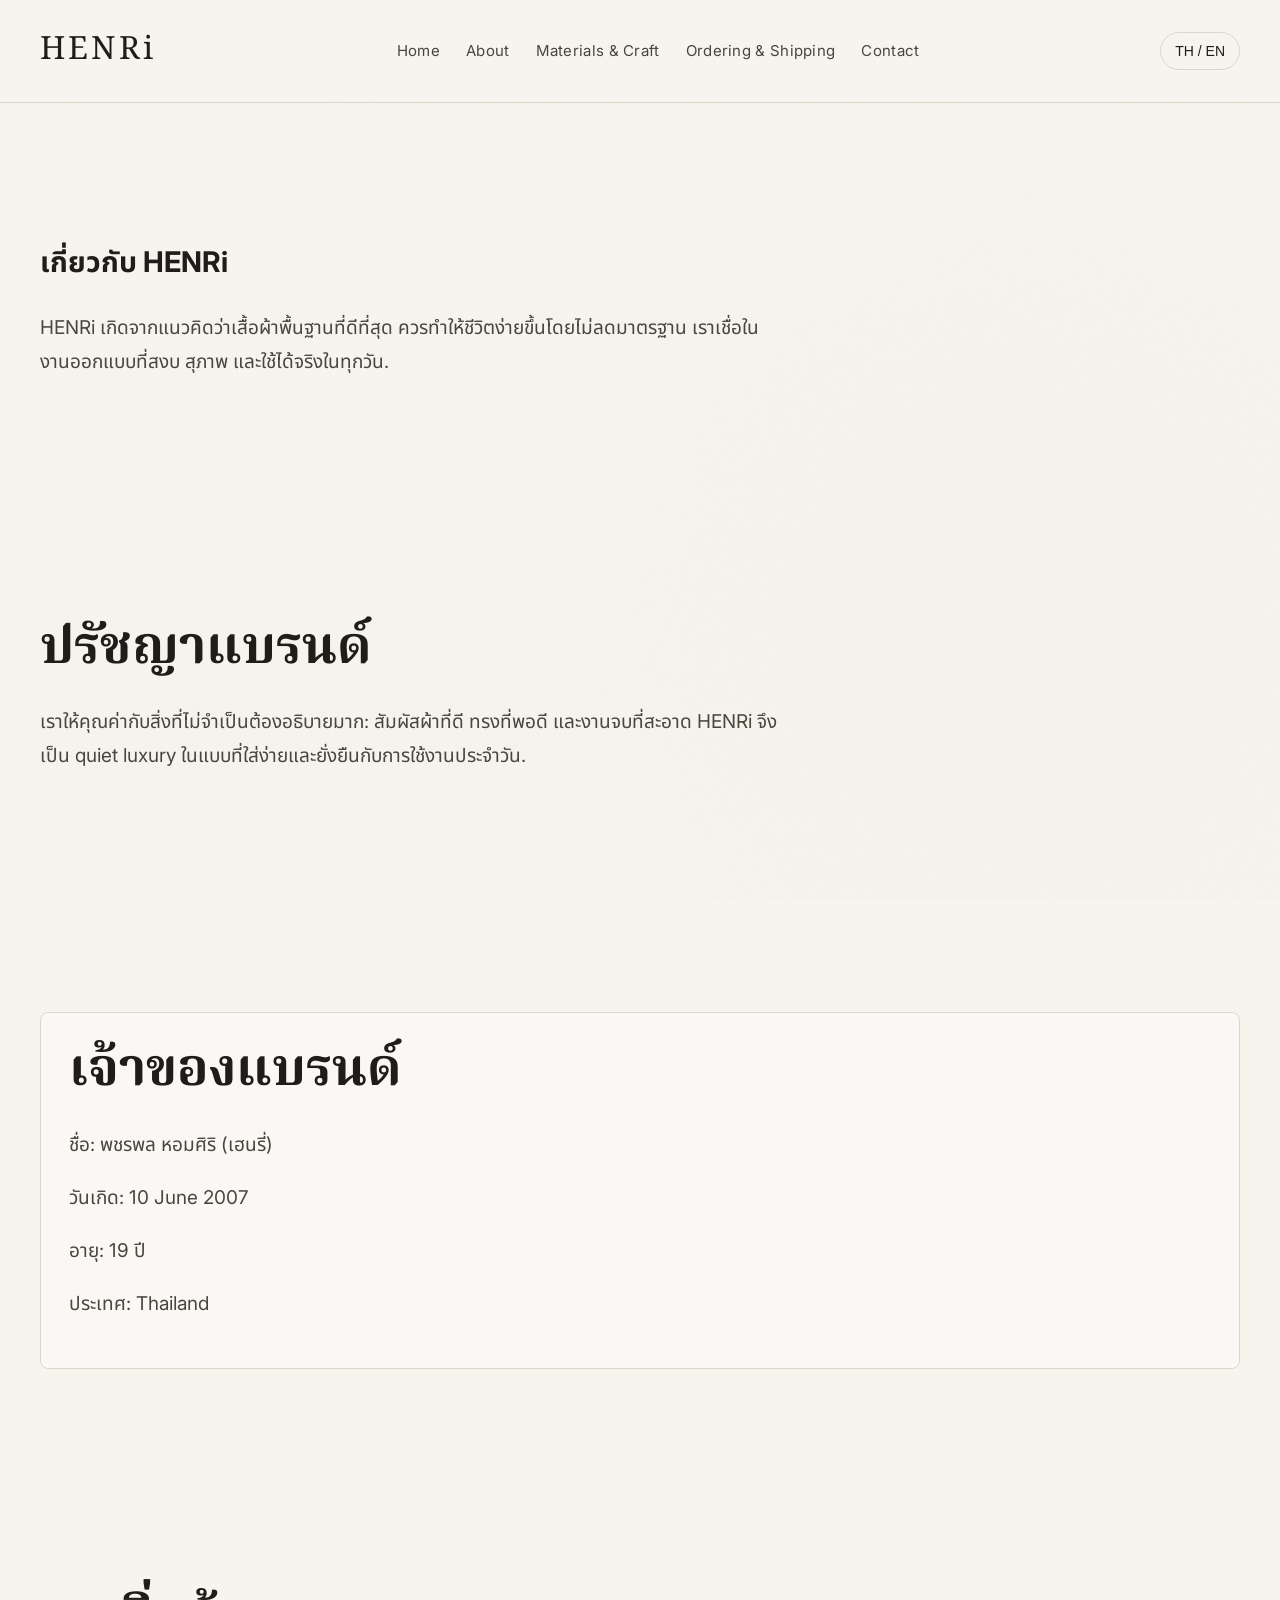
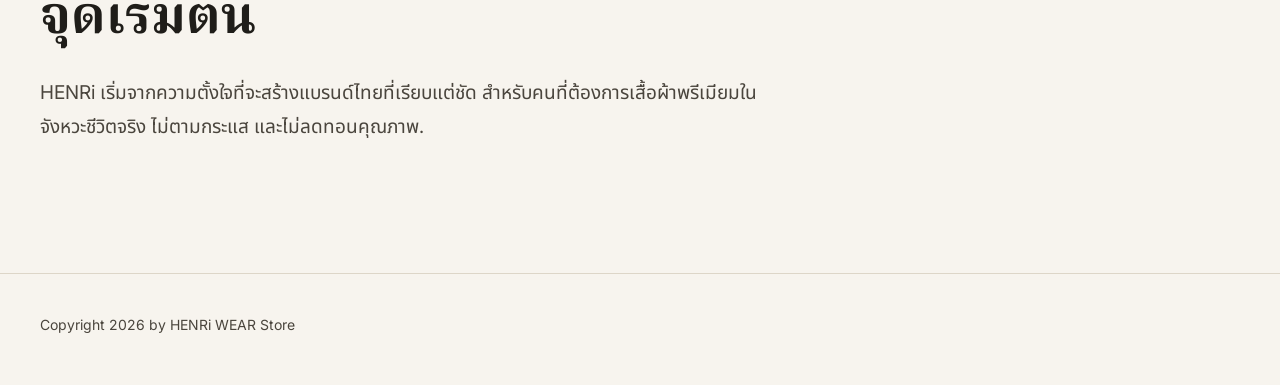
==== about.html @ a60e7b9a "Create premium bilingual HENRi website pages and refined styling" ====
<!doctype html>
<html lang="th" class="lang-th">
<head>
  <meta charset="UTF-8" />
  <meta name="viewport" content="width=device-width, initial-scale=1.0" />
  <title>About — HENRi</title>
  <link rel="stylesheet" href="styles.css" />
</head>
<body>
  <div class="texture"></div>
  <header>
    <div class="container topbar">
      <div class="brand">HENRi</div>
      <nav>
        <a href="index.html">Home</a><a href="about.html">About</a><a href="materials.html">Materials & Craft</a><a href="ordering.html">Ordering & Shipping</a><a href="contact.html">Contact</a>
      </nav>
      <button class="lang-toggle" type="button">TH / EN</button>
    </div>
  </header>

  <main>
    <section>
      <div class="container">
        <h1 data-lang="th">เกี่ยวกับ HENRi</h1>
        <h1 data-lang="en">About HENRi</h1>
        <p data-lang="th">HENRi เกิดจากแนวคิดว่าเสื้อผ้าพื้นฐานที่ดีที่สุด ควรทำให้ชีวิตง่ายขึ้นโดยไม่ลดมาตรฐาน เราเชื่อในงานออกแบบที่สงบ สุภาพ และใช้ได้จริงในทุกวัน.</p>
        <p data-lang="en">HENRi was built around a simple belief: everyday essentials should make life easier without lowering standards. We design with calm intent, modern clarity, and practical refinement.</p>
      </div>
    </section>

    <section>
      <div class="container">
        <h2 data-lang="th">ปรัชญาแบรนด์</h2>
        <h2 data-lang="en">Brand Philosophy</h2>
        <p data-lang="th">เราให้คุณค่ากับสิ่งที่ไม่จำเป็นต้องอธิบายมาก: สัมผัสผ้าที่ดี ทรงที่พอดี และงานจบที่สะอาด HENRi จึงเป็น quiet luxury ในแบบที่ใส่ง่ายและยั่งยืนกับการใช้งานประจำวัน.</p>
        <p data-lang="en">We value what does not need to be loud: quality touch, correct fit, and disciplined finish. HENRi reflects quiet luxury that remains easy to wear and relevant every day.</p>
      </div>
    </section>

    <section>
      <div class="container card">
        <h2 data-lang="th">เจ้าของแบรนด์</h2>
        <h2 data-lang="en">Owner</h2>
        <p data-lang="th">ชื่อ: พชรพล หอมศิริ (เฮนรี่)</p>
        <p data-lang="en">Name: Patcharapol Homsiri (Henry)</p>
        <p data-lang="th">วันเกิด: 10 June 2007</p>
        <p data-lang="en">Date of Birth: 10 June 2007</p>
        <p data-lang="th">อายุ: <span data-age="th"></span></p>
        <p data-lang="en">Age: <span data-age="en"></span></p>
        <p data-lang="th">ประเทศ: Thailand</p>
        <p data-lang="en">Country: Thailand</p>
      </div>
    </section>

    <section>
      <div class="container">
        <h2 data-lang="th">จุดเริ่มต้น</h2>
        <h2 data-lang="en">Origin & Intent</h2>
        <p data-lang="th">HENRi เริ่มจากความตั้งใจที่จะสร้างแบรนด์ไทยที่เรียบแต่ชัด สำหรับคนที่ต้องการเสื้อผ้าพรีเมียมในจังหวะชีวิตจริง ไม่ตามกระแส และไม่ลดทอนคุณภาพ.</p>
        <p data-lang="en">HENRi began with the intent to build a Thai premium essential brand that stays focused on real use—never trend-driven, always quality-led.</p>
      </div>
    </section>
  </main>

  <footer>
    <div class="container">Copyright 2026 by HENRi WEAR Store</div>
  </footer>
  <script src="script.js"></script>
</body>
</html>
---- styles.css ----
@import url('https://fonts.googleapis.com/css2?family=Inter:wght@300;400;500;600&family=Noto+Sans+Thai:wght@300;400;500;600&family=Noto+Serif+Thai:wght@300;400;500&display=swap');

:root {
  --bg: #f7f4ee;
  --bg-soft: #f1ede5;
  --text: #1f1d19;
  --text-soft: #4a453d;
  --line: #ddd6c8;
  --accent: #332f28;
  --max: 1200px;
}

* { box-sizing: border-box; }

body {
  margin: 0;
  font-family: 'Inter', 'Noto Sans Thai', sans-serif;
  color: var(--text);
  background: var(--bg);
  line-height: 1.8;
  font-size: 19px;
}

.texture {
  position: fixed;
  inset: 0;
  pointer-events: none;
  z-index: -1;
  opacity: 0.09;
  background-image:
    radial-gradient(circle at 20% 25%, rgba(255,255,255,0.9), transparent 38%),
    radial-gradient(circle at 80% 70%, rgba(232,223,207,0.6), transparent 45%),
    url("data:image/svg+xml,%3Csvg xmlns='http://www.w3.org/2000/svg' width='260' height='260' viewBox='0 0 260 260'%3E%3Cfilter id='n'%3E%3CfeTurbulence type='fractalNoise' baseFrequency='0.85' numOctaves='2' stitchTiles='stitch'/%3E%3C/filter%3E%3Crect width='260' height='260' filter='url(%23n)' opacity='0.4'/%3E%3C/svg%3E");
  background-size: auto, auto, 320px 320px;
}

.container { width: min(calc(100% - 64px), var(--max)); margin: 0 auto; }

header {
  border-bottom: 1px solid var(--line);
  backdrop-filter: blur(4px);
  background: rgba(247, 244, 238, 0.9);
  position: sticky;
  top: 0;
  z-index: 20;
}

.topbar {
  display: flex;
  align-items: center;
  justify-content: space-between;
  padding: 22px 0;
}

.brand {
  font-family: 'Noto Serif Thai', serif;
  font-size: 32px;
  letter-spacing: 0.1em;
}

nav { display: flex; gap: 26px; flex-wrap: wrap; }

nav a {
  color: var(--text-soft);
  text-decoration: none;
  font-size: 15px;
  letter-spacing: 0.02em;
}

nav a:hover { color: var(--text); }

.lang-toggle {
  border: 1px solid var(--line);
  background: transparent;
  color: var(--text);
  padding: 10px 14px;
  border-radius: 999px;
  cursor: pointer;
  font-size: 14px;
}

section { padding: 110px 0; }

.hero h1 {
  font-family: 'Noto Serif Thai', serif;
  font-size: clamp(72px, 8vw, 96px);
  line-height: 1.05;
  letter-spacing: 0.01em;
  margin: 0 0 30px;
}

h2 {
  font-family: 'Noto Serif Thai', serif;
  font-size: clamp(40px, 4.5vw, 52px);
  line-height: 1.2;
  margin: 0 0 24px;
}

h3 {
  font-family: 'Noto Serif Thai', serif;
  font-size: 28px;
  margin: 0 0 12px;
}

p, li {
  max-width: 62ch;
  color: var(--text-soft);
}

.grid-3 {
  display: grid;
  grid-template-columns: repeat(3, minmax(0, 1fr));
  gap: 24px;
}

.card {
  border: 1px solid var(--line);
  background: rgba(255,255,255,0.36);
  padding: 28px;
  border-radius: 8px;
}

.cta-row { display: flex; gap: 16px; flex-wrap: wrap; margin-top: 34px; }

.btn {
  display: inline-block;
  text-decoration: none;
  padding: 14px 20px;
  border-radius: 999px;
  border: 1px solid var(--accent);
  color: var(--accent);
  font-size: 15px;
}

.btn.primary { background: var(--accent); color: var(--bg); }

.steps { display: grid; gap: 18px; }

.step {
  border-left: 2px solid var(--line);
  padding-left: 20px;
}

form { display: grid; gap: 16px; max-width: 620px; }

input, textarea {
  width: 100%;
  padding: 14px 16px;
  border: 1px solid var(--line);
  background: rgba(255,255,255,0.5);
  font: inherit;
}

footer {
  border-top: 1px solid var(--line);
  padding: 38px 0 48px;
  color: var(--text-soft);
  font-size: 14px;
}

[data-lang] { display: none; opacity: 0; transform: translateY(5px); transition: opacity .35s ease, transform .35s ease; }
html.lang-th [data-lang='th'], html.lang-en [data-lang='en'] { display: block; opacity: 1; transform: translateY(0); }
html.lang-th [data-lang='th'].inline, html.lang-en [data-lang='en'].inline { display: inline; }

@media (max-width: 980px) {
  .grid-3 { grid-template-columns: 1fr; }
  .container { width: min(calc(100% - 36px), var(--max)); }
  section { padding: 88px 0; }
  .hero h1 { font-size: clamp(56px, 13vw, 72px); }
}
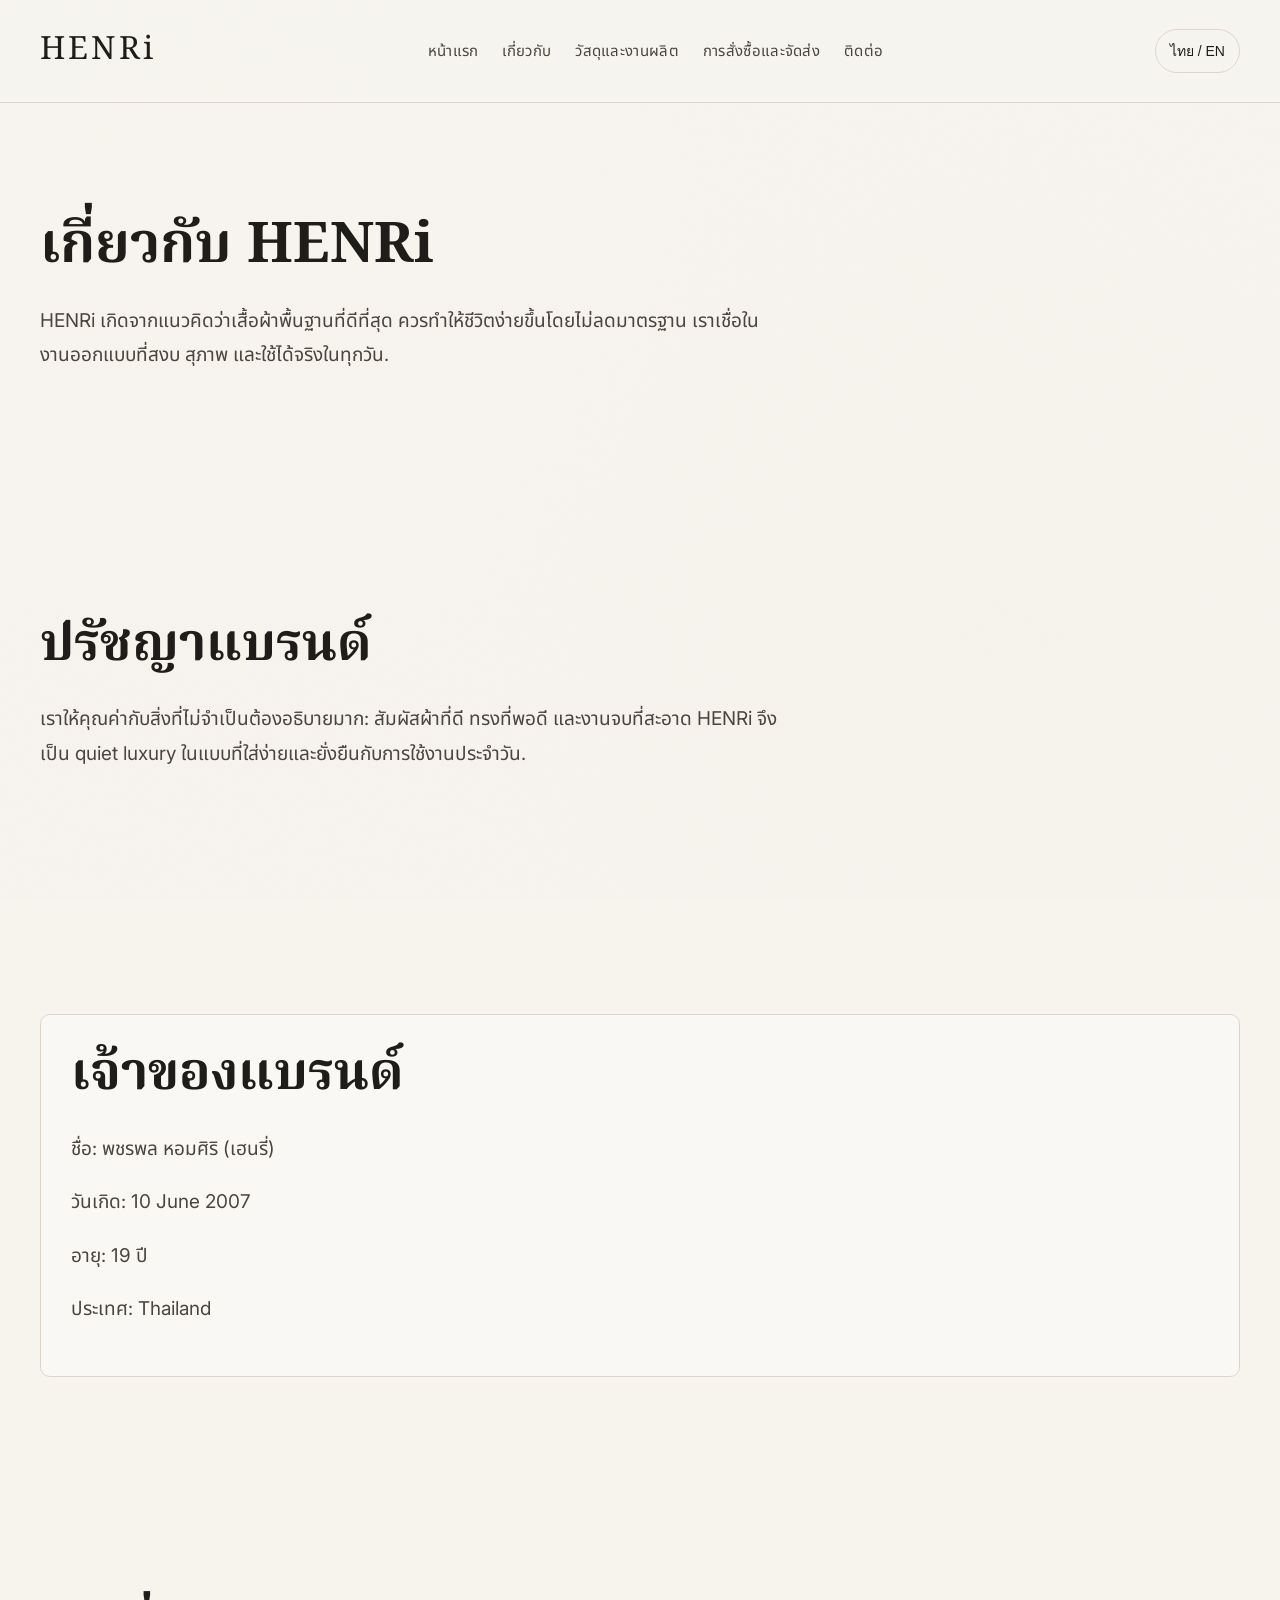
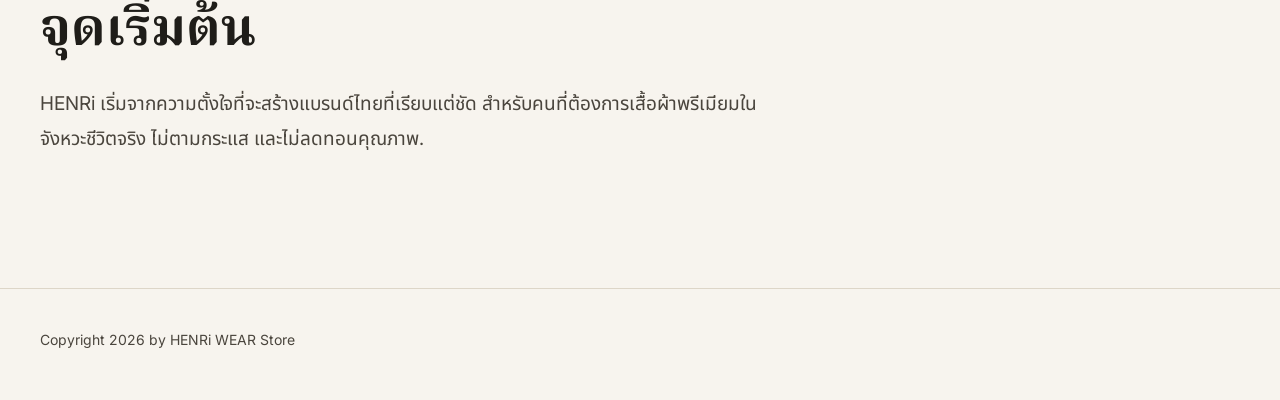
==== commit a6e6550a: "Polish bilingual nav, typography hierarchy, and language accessibility" ====
--- a/about.html
+++ b/about.html
@@ -12,7 +12,11 @@
     <div class="container topbar">
       <div class="brand">HENRi</div>
       <nav>
-        <a href="index.html">Home</a><a href="about.html">About</a><a href="materials.html">Materials & Craft</a><a href="ordering.html">Ordering & Shipping</a><a href="contact.html">Contact</a>
+        <a href="index.html"><span class="i18n-inline" data-lang="th">หน้าแรก</span><span class="i18n-inline" data-lang="en">Home</span></a>
+        <a href="about.html"><span class="i18n-inline" data-lang="th">เกี่ยวกับ</span><span class="i18n-inline" data-lang="en">About</span></a>
+        <a href="materials.html"><span class="i18n-inline" data-lang="th">วัสดุและงานผลิต</span><span class="i18n-inline" data-lang="en">Materials & Craft</span></a>
+        <a href="ordering.html"><span class="i18n-inline" data-lang="th">การสั่งซื้อและจัดส่ง</span><span class="i18n-inline" data-lang="en">Ordering & Shipping</span></a>
+        <a href="contact.html"><span class="i18n-inline" data-lang="th">ติดต่อ</span><span class="i18n-inline" data-lang="en">Contact</span></a>
       </nav>
       <button class="lang-toggle" type="button">TH / EN</button>
     </div>
--- a/styles.css
+++ b/styles.css
@@ -17,8 +17,9 @@
   font-family: 'Inter', 'Noto Sans Thai', sans-serif;
   color: var(--text);
   background: var(--bg);
-  line-height: 1.8;
+  line-height: 1.82;
   font-size: 19px;
+  text-rendering: optimizeLegibility;
 }
 
 .texture {
@@ -26,11 +27,11 @@
   inset: 0;
   pointer-events: none;
   z-index: -1;
-  opacity: 0.09;
+  opacity: 0.08;
   background-image:
-    radial-gradient(circle at 20% 25%, rgba(255,255,255,0.9), transparent 38%),
-    radial-gradient(circle at 80% 70%, rgba(232,223,207,0.6), transparent 45%),
-    url("data:image/svg+xml,%3Csvg xmlns='http://www.w3.org/2000/svg' width='260' height='260' viewBox='0 0 260 260'%3E%3Cfilter id='n'%3E%3CfeTurbulence type='fractalNoise' baseFrequency='0.85' numOctaves='2' stitchTiles='stitch'/%3E%3C/filter%3E%3Crect width='260' height='260' filter='url(%23n)' opacity='0.4'/%3E%3C/svg%3E");
+    radial-gradient(circle at 18% 24%, rgba(255,255,255,0.85), transparent 38%),
+    radial-gradient(circle at 78% 72%, rgba(232,223,207,0.55), transparent 45%),
+    url("data:image/svg+xml,%3Csvg xmlns='http://www.w3.org/2000/svg' width='260' height='260' viewBox='0 0 260 260'%3E%3Cfilter id='n'%3E%3CfeTurbulence type='fractalNoise' baseFrequency='0.85' numOctaves='2' stitchTiles='stitch'/%3E%3C/filter%3E%3Crect width='260' height='260' filter='url(%23n)' opacity='0.38'/%3E%3C/svg%3E");
   background-size: auto, auto, 320px 320px;
 }
 
@@ -49,6 +50,7 @@
   display: flex;
   align-items: center;
   justify-content: space-between;
+  gap: 20px;
   padding: 22px 0;
 }
 
@@ -58,7 +60,7 @@
   letter-spacing: 0.1em;
 }
 
-nav { display: flex; gap: 26px; flex-wrap: wrap; }
+nav { display: flex; gap: 24px; flex-wrap: wrap; }
 
 nav a {
   color: var(--text-soft);
@@ -79,14 +81,21 @@
   font-size: 14px;
 }
 
-section { padding: 110px 0; }
+section { padding: 112px 0; }
 
 .hero h1 {
   font-family: 'Noto Serif Thai', serif;
   font-size: clamp(72px, 8vw, 96px);
-  line-height: 1.05;
+  line-height: 1.06;
   letter-spacing: 0.01em;
-  margin: 0 0 30px;
+  margin: 0 0 28px;
+}
+
+h1 {
+  font-family: 'Noto Serif Thai', serif;
+  font-size: clamp(44px, 5.2vw, 56px);
+  line-height: 1.15;
+  margin: 0 0 24px;
 }
 
 h2 {
@@ -102,10 +111,9 @@
   margin: 0 0 12px;
 }
 
-p, li {
-  max-width: 62ch;
-  color: var(--text-soft);
-}
+p, li { max-width: 62ch; color: var(--text-soft); }
+
+.lead { font-size: 20px; color: var(--text); }
 
 .grid-3 {
   display: grid;
@@ -115,9 +123,9 @@
 
 .card {
   border: 1px solid var(--line);
-  background: rgba(255,255,255,0.36);
-  padding: 28px;
-  border-radius: 8px;
+  background: rgba(255,255,255,0.4);
+  padding: 30px;
+  border-radius: 10px;
 }
 
 .cta-row { display: flex; gap: 16px; flex-wrap: wrap; margin-top: 34px; }
@@ -134,7 +142,7 @@
 
 .btn.primary { background: var(--accent); color: var(--bg); }
 
-.steps { display: grid; gap: 18px; }
+.steps { display: grid; gap: 22px; }
 
 .step {
   border-left: 2px solid var(--line);
@@ -160,11 +168,16 @@
 
 [data-lang] { display: none; opacity: 0; transform: translateY(5px); transition: opacity .35s ease, transform .35s ease; }
 html.lang-th [data-lang='th'], html.lang-en [data-lang='en'] { display: block; opacity: 1; transform: translateY(0); }
-html.lang-th [data-lang='th'].inline, html.lang-en [data-lang='en'].inline { display: inline; }
+html.lang-th [data-lang='th'].i18n-inline, html.lang-en [data-lang='en'].i18n-inline { display: inline; }
+
+@media (prefers-reduced-motion: reduce) {
+  [data-lang] { transition: none; transform: none; }
+}
 
 @media (max-width: 980px) {
   .grid-3 { grid-template-columns: 1fr; }
   .container { width: min(calc(100% - 36px), var(--max)); }
   section { padding: 88px 0; }
-  .hero h1 { font-size: clamp(56px, 13vw, 72px); }
+  .hero h1 { font-size: clamp(54px, 13vw, 72px); }
+  h1 { font-size: clamp(36px, 8vw, 44px); }
 }
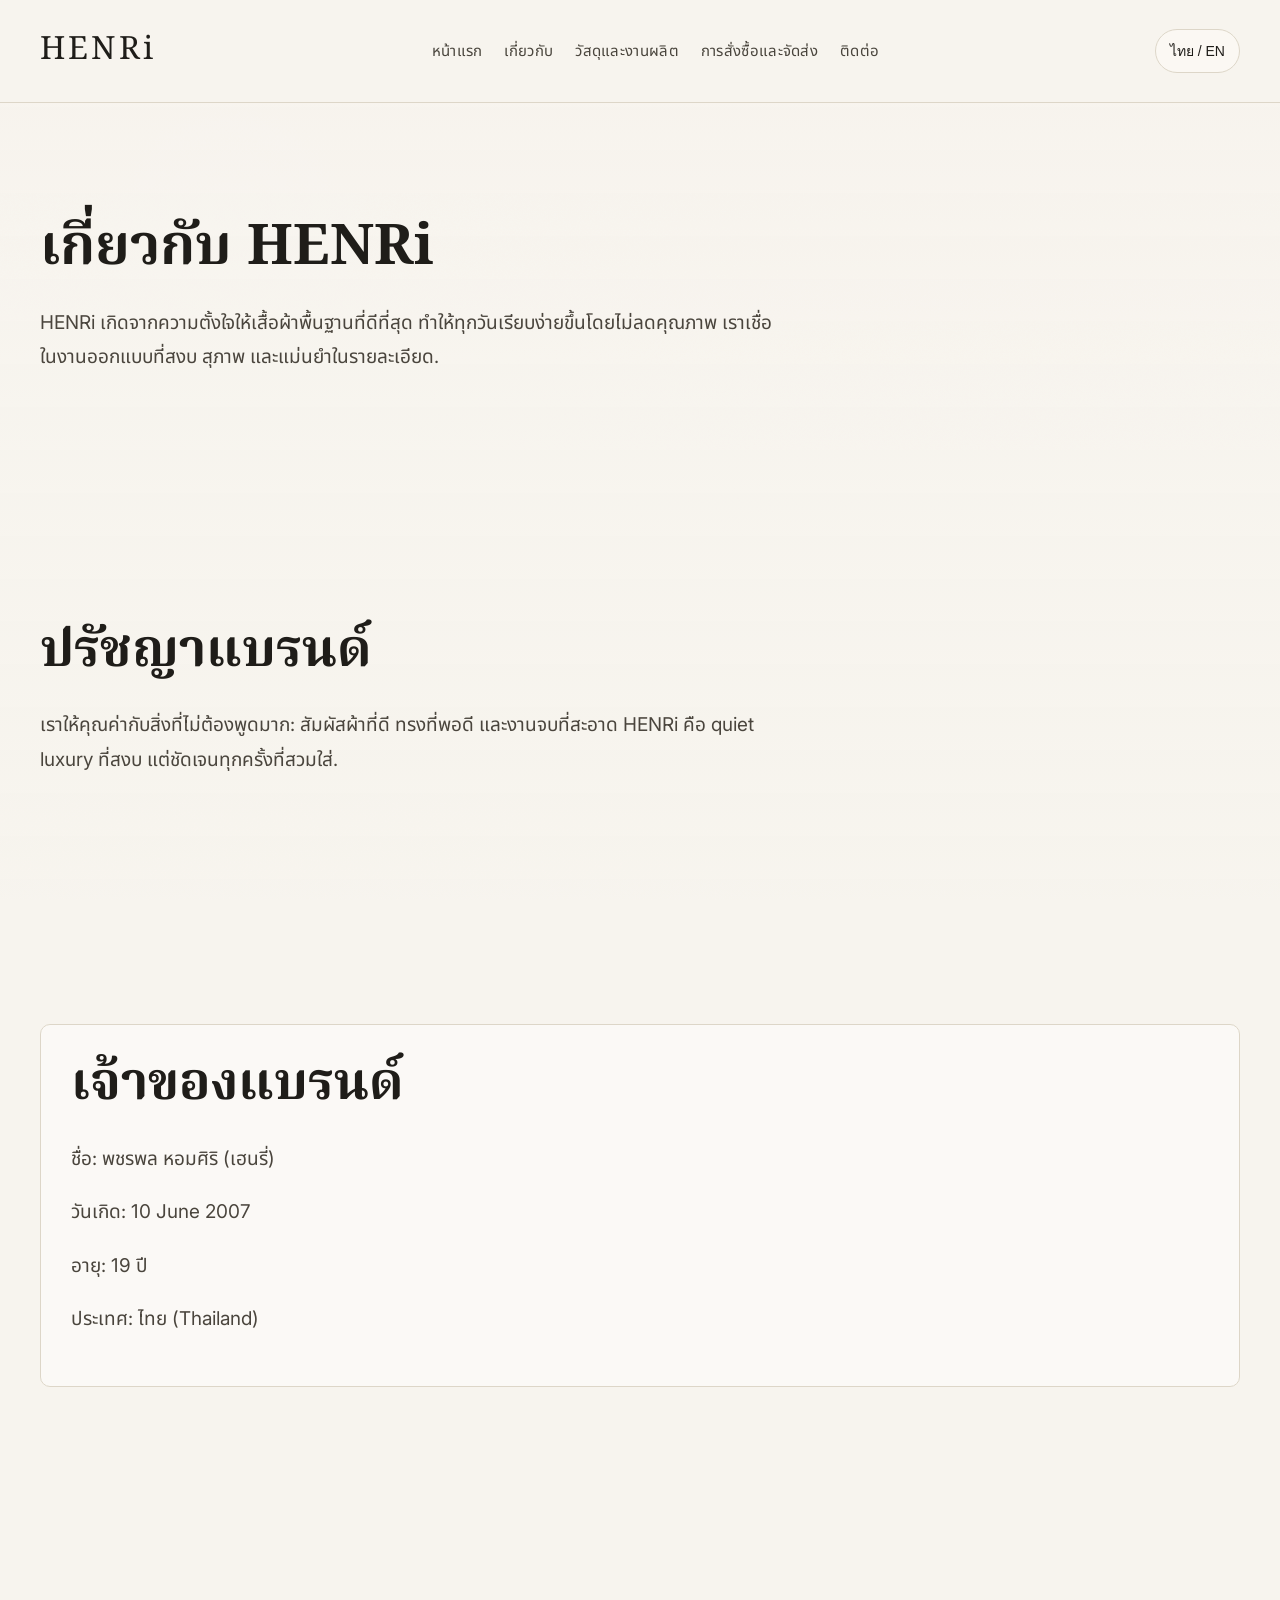
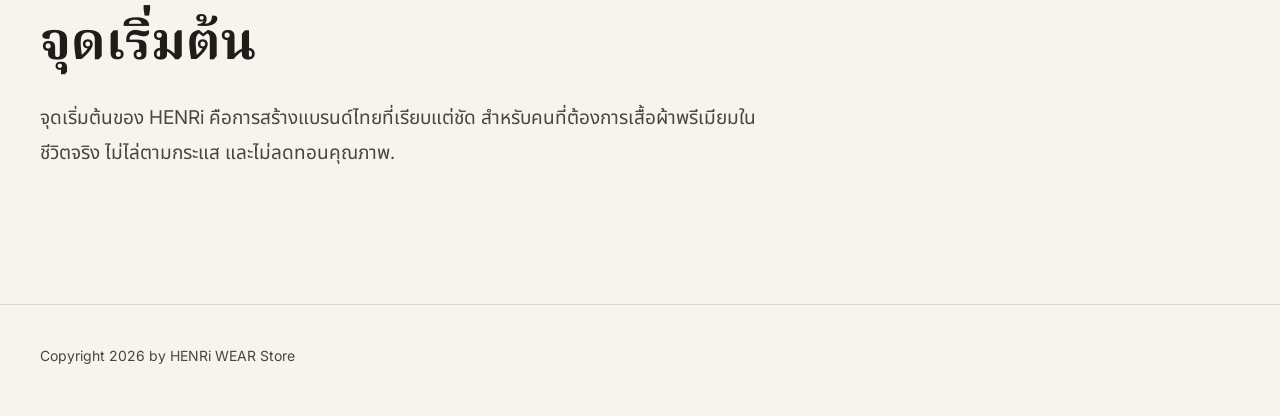
==== commit ecb518c5: "Refine premium editorial styling and copy polish across pages" ====
--- a/about.html
+++ b/about.html
@@ -8,6 +8,7 @@
 </head>
 <body>
   <div class="texture"></div>
+  <div class="page-overlay"></div>
   <header>
     <div class="container topbar">
       <div class="brand">HENRi</div>
@@ -27,8 +28,8 @@
       <div class="container">
         <h1 data-lang="th">เกี่ยวกับ HENRi</h1>
         <h1 data-lang="en">About HENRi</h1>
-        <p data-lang="th">HENRi เกิดจากแนวคิดว่าเสื้อผ้าพื้นฐานที่ดีที่สุด ควรทำให้ชีวิตง่ายขึ้นโดยไม่ลดมาตรฐาน เราเชื่อในงานออกแบบที่สงบ สุภาพ และใช้ได้จริงในทุกวัน.</p>
-        <p data-lang="en">HENRi was built around a simple belief: everyday essentials should make life easier without lowering standards. We design with calm intent, modern clarity, and practical refinement.</p>
+        <p data-lang="th">HENRi เกิดจากความตั้งใจให้เสื้อผ้าพื้นฐานที่ดีที่สุด ทำให้ทุกวันเรียบง่ายขึ้นโดยไม่ลดคุณภาพ เราเชื่อในงานออกแบบที่สงบ สุภาพ และแม่นยำในรายละเอียด.</p>
+        <p data-lang="en">HENRi was built on one belief: the best essentials should simplify daily life without lowering standards. We design with calm intent, modern clarity, and precise refinement.</p>
       </div>
     </section>
 
@@ -36,8 +37,8 @@
       <div class="container">
         <h2 data-lang="th">ปรัชญาแบรนด์</h2>
         <h2 data-lang="en">Brand Philosophy</h2>
-        <p data-lang="th">เราให้คุณค่ากับสิ่งที่ไม่จำเป็นต้องอธิบายมาก: สัมผัสผ้าที่ดี ทรงที่พอดี และงานจบที่สะอาด HENRi จึงเป็น quiet luxury ในแบบที่ใส่ง่ายและยั่งยืนกับการใช้งานประจำวัน.</p>
-        <p data-lang="en">We value what does not need to be loud: quality touch, correct fit, and disciplined finish. HENRi reflects quiet luxury that remains easy to wear and relevant every day.</p>
+        <p data-lang="th">เราให้คุณค่ากับสิ่งที่ไม่ต้องพูดมาก: สัมผัสผ้าที่ดี ทรงที่พอดี และงานจบที่สะอาด HENRi คือ quiet luxury ที่สงบ แต่ชัดเจนทุกครั้งที่สวมใส่.</p>
+        <p data-lang="en">We value what does not need to be loud: quality touch, correct fit, and disciplined finishing. HENRi reflects quiet luxury that feels understated, consistent, and easy to wear every day.</p>
       </div>
     </section>
 
@@ -51,7 +52,7 @@
         <p data-lang="en">Date of Birth: 10 June 2007</p>
         <p data-lang="th">อายุ: <span data-age="th"></span></p>
         <p data-lang="en">Age: <span data-age="en"></span></p>
-        <p data-lang="th">ประเทศ: Thailand</p>
+        <p data-lang="th">ประเทศ: ไทย (Thailand)</p>
         <p data-lang="en">Country: Thailand</p>
       </div>
     </section>
@@ -60,7 +61,7 @@
       <div class="container">
         <h2 data-lang="th">จุดเริ่มต้น</h2>
         <h2 data-lang="en">Origin & Intent</h2>
-        <p data-lang="th">HENRi เริ่มจากความตั้งใจที่จะสร้างแบรนด์ไทยที่เรียบแต่ชัด สำหรับคนที่ต้องการเสื้อผ้าพรีเมียมในจังหวะชีวิตจริง ไม่ตามกระแส และไม่ลดทอนคุณภาพ.</p>
+        <p data-lang="th">จุดเริ่มต้นของ HENRi คือการสร้างแบรนด์ไทยที่เรียบแต่ชัด สำหรับคนที่ต้องการเสื้อผ้าพรีเมียมในชีวิตจริง ไม่ไล่ตามกระแส และไม่ลดทอนคุณภาพ.</p>
         <p data-lang="en">HENRi began with the intent to build a Thai premium essential brand that stays focused on real use—never trend-driven, always quality-led.</p>
       </div>
     </section>
--- a/styles.css
+++ b/styles.css
@@ -3,6 +3,7 @@
 :root {
   --bg: #f7f4ee;
   --bg-soft: #f1ede5;
+  --paper: #fbf8f3;
   --text: #1f1d19;
   --text-soft: #4a453d;
   --line: #ddd6c8;
@@ -26,16 +27,27 @@
   position: fixed;
   inset: 0;
   pointer-events: none;
-  z-index: -1;
+  z-index: -2;
   opacity: 0.08;
   background-image:
-    radial-gradient(circle at 18% 24%, rgba(255,255,255,0.85), transparent 38%),
-    radial-gradient(circle at 78% 72%, rgba(232,223,207,0.55), transparent 45%),
+    radial-gradient(circle at 18% 24%, rgba(255, 255, 255, 0.85), transparent 38%),
+    radial-gradient(circle at 78% 72%, rgba(232, 223, 207, 0.55), transparent 45%),
     url("data:image/svg+xml,%3Csvg xmlns='http://www.w3.org/2000/svg' width='260' height='260' viewBox='0 0 260 260'%3E%3Cfilter id='n'%3E%3CfeTurbulence type='fractalNoise' baseFrequency='0.85' numOctaves='2' stitchTiles='stitch'/%3E%3C/filter%3E%3Crect width='260' height='260' filter='url(%23n)' opacity='0.38'/%3E%3C/svg%3E");
   background-size: auto, auto, 320px 320px;
 }
 
-.container { width: min(calc(100% - 64px), var(--max)); margin: 0 auto; }
+.page-overlay {
+  position: fixed;
+  inset: 0;
+  z-index: -1;
+  pointer-events: none;
+  background: linear-gradient(180deg, rgba(247, 244, 238, 0.82) 0%, rgba(247, 244, 238, 0.9) 100%);
+}
+
+.container {
+  width: min(calc(100% - 64px), var(--max));
+  margin: 0 auto;
+}
 
 header {
   border-bottom: 1px solid var(--line);
@@ -60,7 +72,11 @@
   letter-spacing: 0.1em;
 }
 
-nav { display: flex; gap: 24px; flex-wrap: wrap; }
+nav {
+  display: flex;
+  gap: 22px;
+  flex-wrap: wrap;
+}
 
 nav a {
   color: var(--text-soft);
@@ -69,11 +85,14 @@
   letter-spacing: 0.02em;
 }
 
-nav a:hover { color: var(--text); }
+nav a:hover,
+nav a:focus-visible {
+  color: var(--text);
+}
 
 .lang-toggle {
   border: 1px solid var(--line);
-  background: transparent;
+  background: var(--paper);
   color: var(--text);
   padding: 10px 14px;
   border-radius: 999px;
@@ -81,7 +100,7 @@
   font-size: 14px;
 }
 
-section { padding: 112px 0; }
+section { padding: 114px 0; }
 
 .hero h1 {
   font-family: 'Noto Serif Thai', serif;
@@ -111,9 +130,16 @@
   margin: 0 0 12px;
 }
 
-p, li { max-width: 62ch; color: var(--text-soft); }
-
-.lead { font-size: 20px; color: var(--text); }
+p,
+li {
+  max-width: 62ch;
+  color: var(--text-soft);
+}
+
+.lead {
+  font-size: 20px;
+  color: var(--text);
+}
 
 .grid-3 {
   display: grid;
@@ -123,12 +149,17 @@
 
 .card {
   border: 1px solid var(--line);
-  background: rgba(255,255,255,0.4);
+  background: rgba(255, 255, 255, 0.46);
   padding: 30px;
   border-radius: 10px;
 }
 
-.cta-row { display: flex; gap: 16px; flex-wrap: wrap; margin-top: 34px; }
+.cta-row {
+  display: flex;
+  gap: 16px;
+  flex-wrap: wrap;
+  margin-top: 34px;
+}
 
 .btn {
   display: inline-block;
@@ -140,22 +171,33 @@
   font-size: 15px;
 }
 
-.btn.primary { background: var(--accent); color: var(--bg); }
-
-.steps { display: grid; gap: 22px; }
+.btn.primary {
+  background: var(--accent);
+  color: var(--bg);
+}
+
+.steps {
+  display: grid;
+  gap: 22px;
+}
 
 .step {
   border-left: 2px solid var(--line);
   padding-left: 20px;
 }
 
-form { display: grid; gap: 16px; max-width: 620px; }
-
-input, textarea {
+form {
+  display: grid;
+  gap: 16px;
+  max-width: 620px;
+}
+
+input,
+textarea {
   width: 100%;
   padding: 14px 16px;
   border: 1px solid var(--line);
-  background: rgba(255,255,255,0.5);
+  background: rgba(255, 255, 255, 0.64);
   font: inherit;
 }
 
@@ -166,17 +208,36 @@
   font-size: 14px;
 }
 
-[data-lang] { display: none; opacity: 0; transform: translateY(5px); transition: opacity .35s ease, transform .35s ease; }
-html.lang-th [data-lang='th'], html.lang-en [data-lang='en'] { display: block; opacity: 1; transform: translateY(0); }
-html.lang-th [data-lang='th'].i18n-inline, html.lang-en [data-lang='en'].i18n-inline { display: inline; }
+[data-lang] {
+  display: none;
+  opacity: 0;
+  transform: translateY(5px);
+  transition: opacity .35s ease, transform .35s ease;
+}
+
+html.lang-th [data-lang='th'],
+html.lang-en [data-lang='en'] {
+  display: block;
+  opacity: 1;
+  transform: translateY(0);
+}
+
+html.lang-th [data-lang='th'].i18n-inline,
+html.lang-en [data-lang='en'].i18n-inline {
+  display: inline;
+}
 
 @media (prefers-reduced-motion: reduce) {
-  [data-lang] { transition: none; transform: none; }
+  [data-lang] {
+    transition: none;
+    transform: none;
+  }
 }
 
 @media (max-width: 980px) {
   .grid-3 { grid-template-columns: 1fr; }
   .container { width: min(calc(100% - 36px), var(--max)); }
+  .topbar { align-items: flex-start; }
   section { padding: 88px 0; }
   .hero h1 { font-size: clamp(54px, 13vw, 72px); }
   h1 { font-size: clamp(36px, 8vw, 44px); }
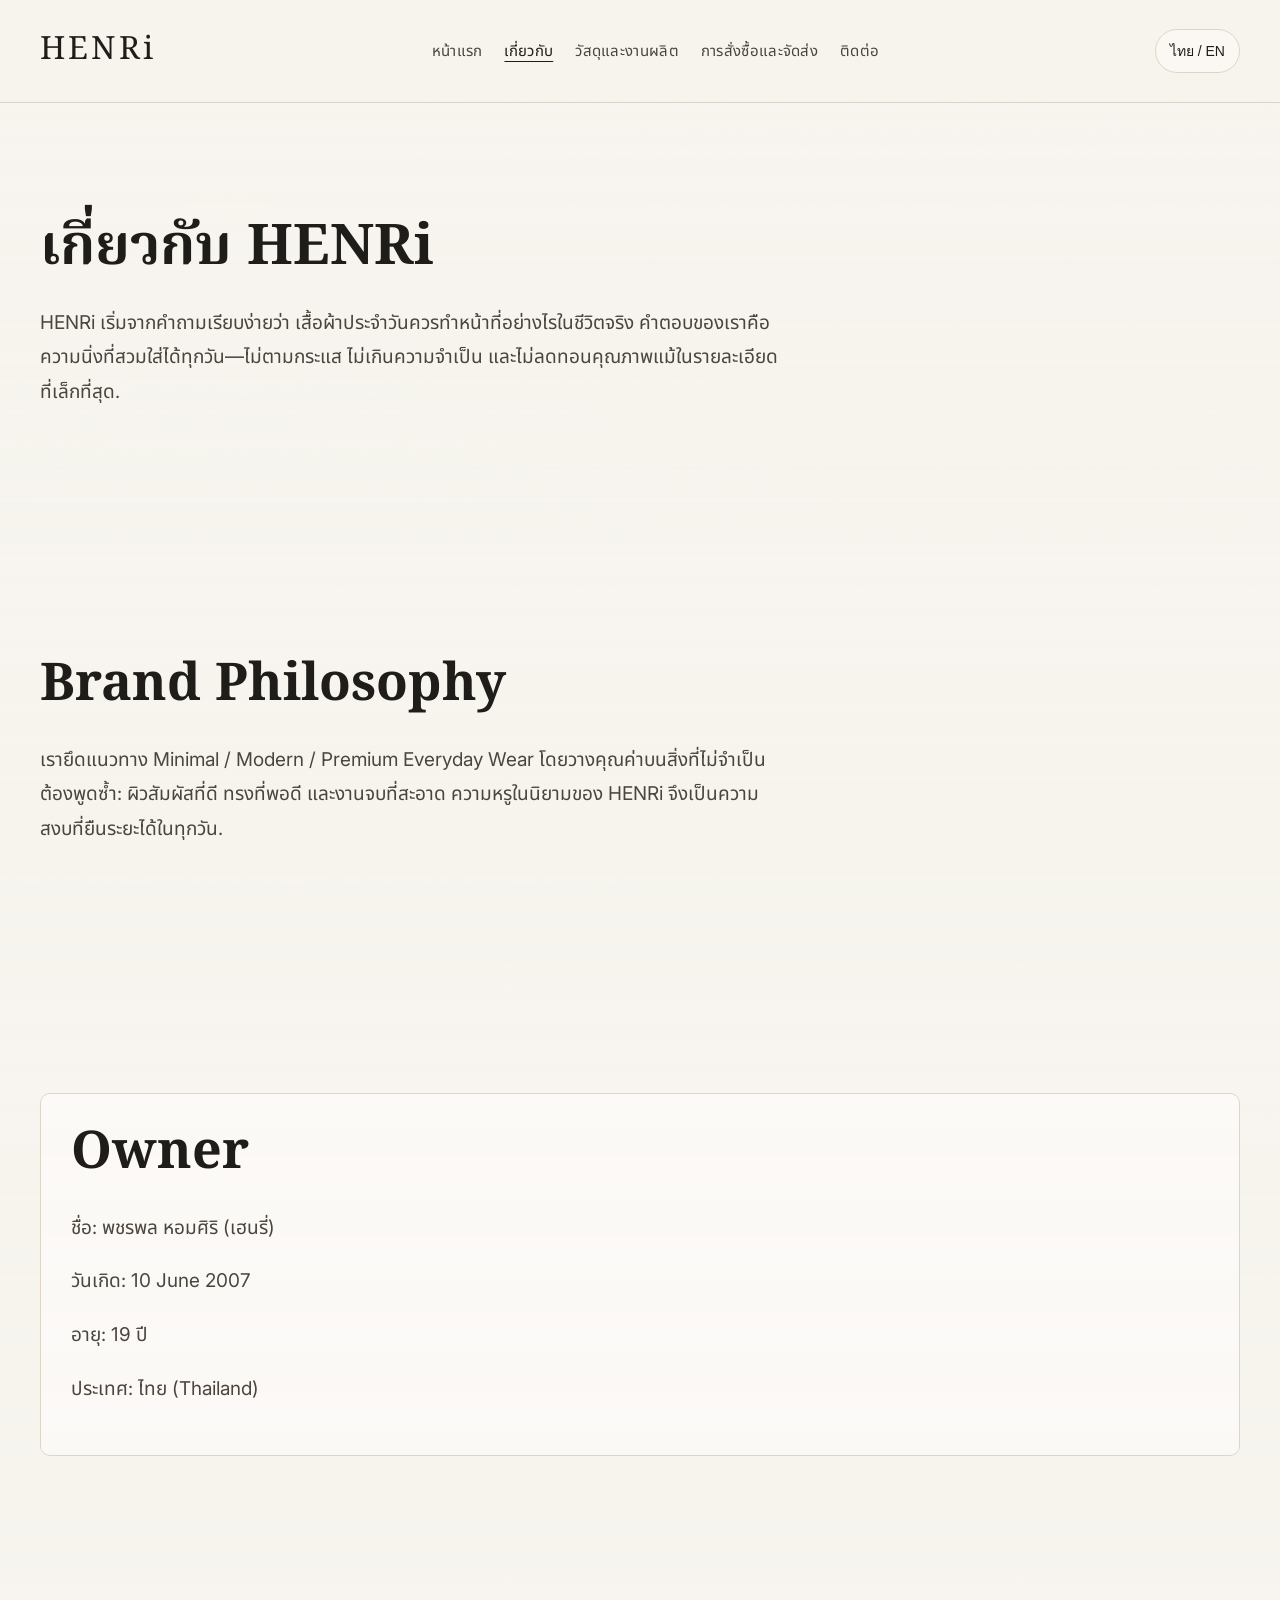
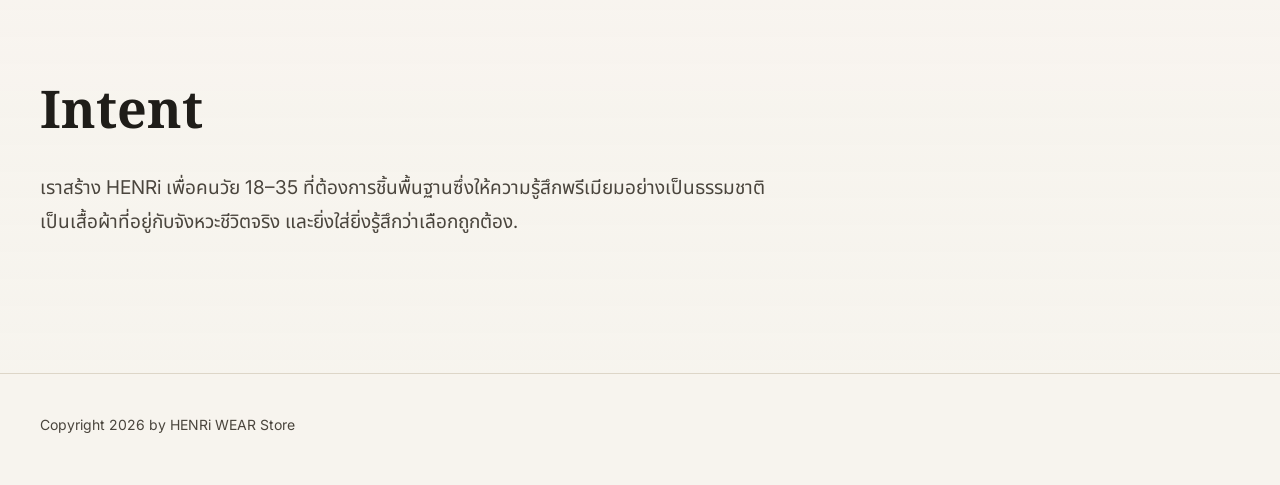
==== commit 1edf6c3b: "Elevate Home About Contact copy to grand bilingual editorial tone" ====
--- a/about.html
+++ b/about.html
@@ -28,23 +28,23 @@
       <div class="container">
         <h1 data-lang="th">เกี่ยวกับ HENRi</h1>
         <h1 data-lang="en">About HENRi</h1>
-        <p data-lang="th">HENRi เกิดจากความตั้งใจให้เสื้อผ้าพื้นฐานที่ดีที่สุด ทำให้ทุกวันเรียบง่ายขึ้นโดยไม่ลดคุณภาพ เราเชื่อในงานออกแบบที่สงบ สุภาพ และแม่นยำในรายละเอียด.</p>
-        <p data-lang="en">HENRi was built on one belief: the best essentials should simplify daily life without lowering standards. We design with calm intent, modern clarity, and precise refinement.</p>
+        <p data-lang="th">HENRi เริ่มจากคำถามเรียบง่ายว่า เสื้อผ้าประจำวันควรทำหน้าที่อย่างไรในชีวิตจริง คำตอบของเราคือความนิ่งที่สวมใส่ได้ทุกวัน—ไม่ตามกระแส ไม่เกินความจำเป็น และไม่ลดทอนคุณภาพแม้ในรายละเอียดที่เล็กที่สุด.</p>
+        <p data-lang="en">HENRi began with a simple question: what should everyday clothing truly do in real life? Our answer is calm reliability—never trend-chasing, never excessive, never careless in detail.</p>
       </div>
     </section>
 
     <section>
       <div class="container">
-        <h2 data-lang="th">ปรัชญาแบรนด์</h2>
+        <h2 data-lang="th">Brand Philosophy</h2>
         <h2 data-lang="en">Brand Philosophy</h2>
-        <p data-lang="th">เราให้คุณค่ากับสิ่งที่ไม่ต้องพูดมาก: สัมผัสผ้าที่ดี ทรงที่พอดี และงานจบที่สะอาด HENRi คือ quiet luxury ที่สงบ แต่ชัดเจนทุกครั้งที่สวมใส่.</p>
-        <p data-lang="en">We value what does not need to be loud: quality touch, correct fit, and disciplined finishing. HENRi reflects quiet luxury that feels understated, consistent, and easy to wear every day.</p>
+        <p data-lang="th">เรายึดแนวทาง Minimal / Modern / Premium Everyday Wear โดยวางคุณค่าบนสิ่งที่ไม่จำเป็นต้องพูดซ้ำ: ผิวสัมผัสที่ดี ทรงที่พอดี และงานจบที่สะอาด ความหรูในนิยามของ HENRi จึงเป็นความสงบที่ยืนระยะได้ในทุกวัน.</p>
+        <p data-lang="en">We hold to a Minimal / Modern / Premium Everyday Wear direction, anchored in what needs no repetition: tactile quality, precise fit, and disciplined finishing. For HENRi, luxury is quiet durability in daily life.</p>
       </div>
     </section>
 
     <section>
       <div class="container card">
-        <h2 data-lang="th">เจ้าของแบรนด์</h2>
+        <h2 data-lang="th">Owner</h2>
         <h2 data-lang="en">Owner</h2>
         <p data-lang="th">ชื่อ: พชรพล หอมศิริ (เฮนรี่)</p>
         <p data-lang="en">Name: Patcharapol Homsiri (Henry)</p>
@@ -59,10 +59,10 @@
 
     <section>
       <div class="container">
-        <h2 data-lang="th">จุดเริ่มต้น</h2>
-        <h2 data-lang="en">Origin & Intent</h2>
-        <p data-lang="th">จุดเริ่มต้นของ HENRi คือการสร้างแบรนด์ไทยที่เรียบแต่ชัด สำหรับคนที่ต้องการเสื้อผ้าพรีเมียมในชีวิตจริง ไม่ไล่ตามกระแส และไม่ลดทอนคุณภาพ.</p>
-        <p data-lang="en">HENRi began with the intent to build a Thai premium essential brand that stays focused on real use—never trend-driven, always quality-led.</p>
+        <h2 data-lang="th">Intent</h2>
+        <h2 data-lang="en">Intent</h2>
+        <p data-lang="th">เราสร้าง HENRi เพื่อคนวัย 18–35 ที่ต้องการชิ้นพื้นฐานซึ่งให้ความรู้สึกพรีเมียมอย่างเป็นธรรมชาติ เป็นเสื้อผ้าที่อยู่กับจังหวะชีวิตจริง และยิ่งใส่ยิ่งรู้สึกว่าเลือกถูกต้อง.</p>
+        <p data-lang="en">HENRi is made for ages 18–35 seeking essentials that feel naturally premium—pieces that move with real routines and grow more convincing with every wear.</p>
       </div>
     </section>
   </main>
--- a/styles.css
+++ b/styles.css
@@ -28,7 +28,7 @@
   inset: 0;
   pointer-events: none;
   z-index: -2;
-  opacity: 0.08;
+  opacity: 0.1;
   background-image:
     radial-gradient(circle at 18% 24%, rgba(255, 255, 255, 0.85), transparent 38%),
     radial-gradient(circle at 78% 72%, rgba(232, 223, 207, 0.55), transparent 45%),
@@ -41,7 +41,7 @@
   inset: 0;
   z-index: -1;
   pointer-events: none;
-  background: linear-gradient(180deg, rgba(247, 244, 238, 0.82) 0%, rgba(247, 244, 238, 0.9) 100%);
+  background: linear-gradient(180deg, rgba(247, 244, 238, 0.8) 0%, rgba(247, 244, 238, 0.9) 100%);
 }
 
 .container {
@@ -90,6 +90,12 @@
   color: var(--text);
 }
 
+nav a.is-active {
+  color: var(--text);
+  text-decoration: underline;
+  text-underline-offset: 5px;
+}
+
 .lang-toggle {
   border: 1px solid var(--line);
   background: var(--paper);
@@ -100,7 +106,10 @@
   font-size: 14px;
 }
 
-section { padding: 114px 0; }
+section {
+  padding: 114px 0;
+  background: linear-gradient(180deg, rgba(251, 248, 243, 0.24), rgba(247, 244, 238, 0.18));
+}
 
 .hero h1 {
   font-family: 'Noto Serif Thai', serif;
@@ -192,6 +201,21 @@
   max-width: 620px;
 }
 
+.form-note {
+  font-size: 15px;
+  color: var(--text-soft);
+  margin-top: 8px;
+}
+
+
+.hp-field {
+  position: absolute;
+  left: -9999px;
+  width: 1px;
+  height: 1px;
+  overflow: hidden;
+}
+
 input,
 textarea {
   width: 100%;
@@ -239,6 +263,6 @@
   .container { width: min(calc(100% - 36px), var(--max)); }
   .topbar { align-items: flex-start; }
   section { padding: 88px 0; }
-  .hero h1 { font-size: clamp(54px, 13vw, 72px); }
+  .hero h1 { font-size: clamp(44px, 12vw, 52px); }
   h1 { font-size: clamp(36px, 8vw, 44px); }
 }
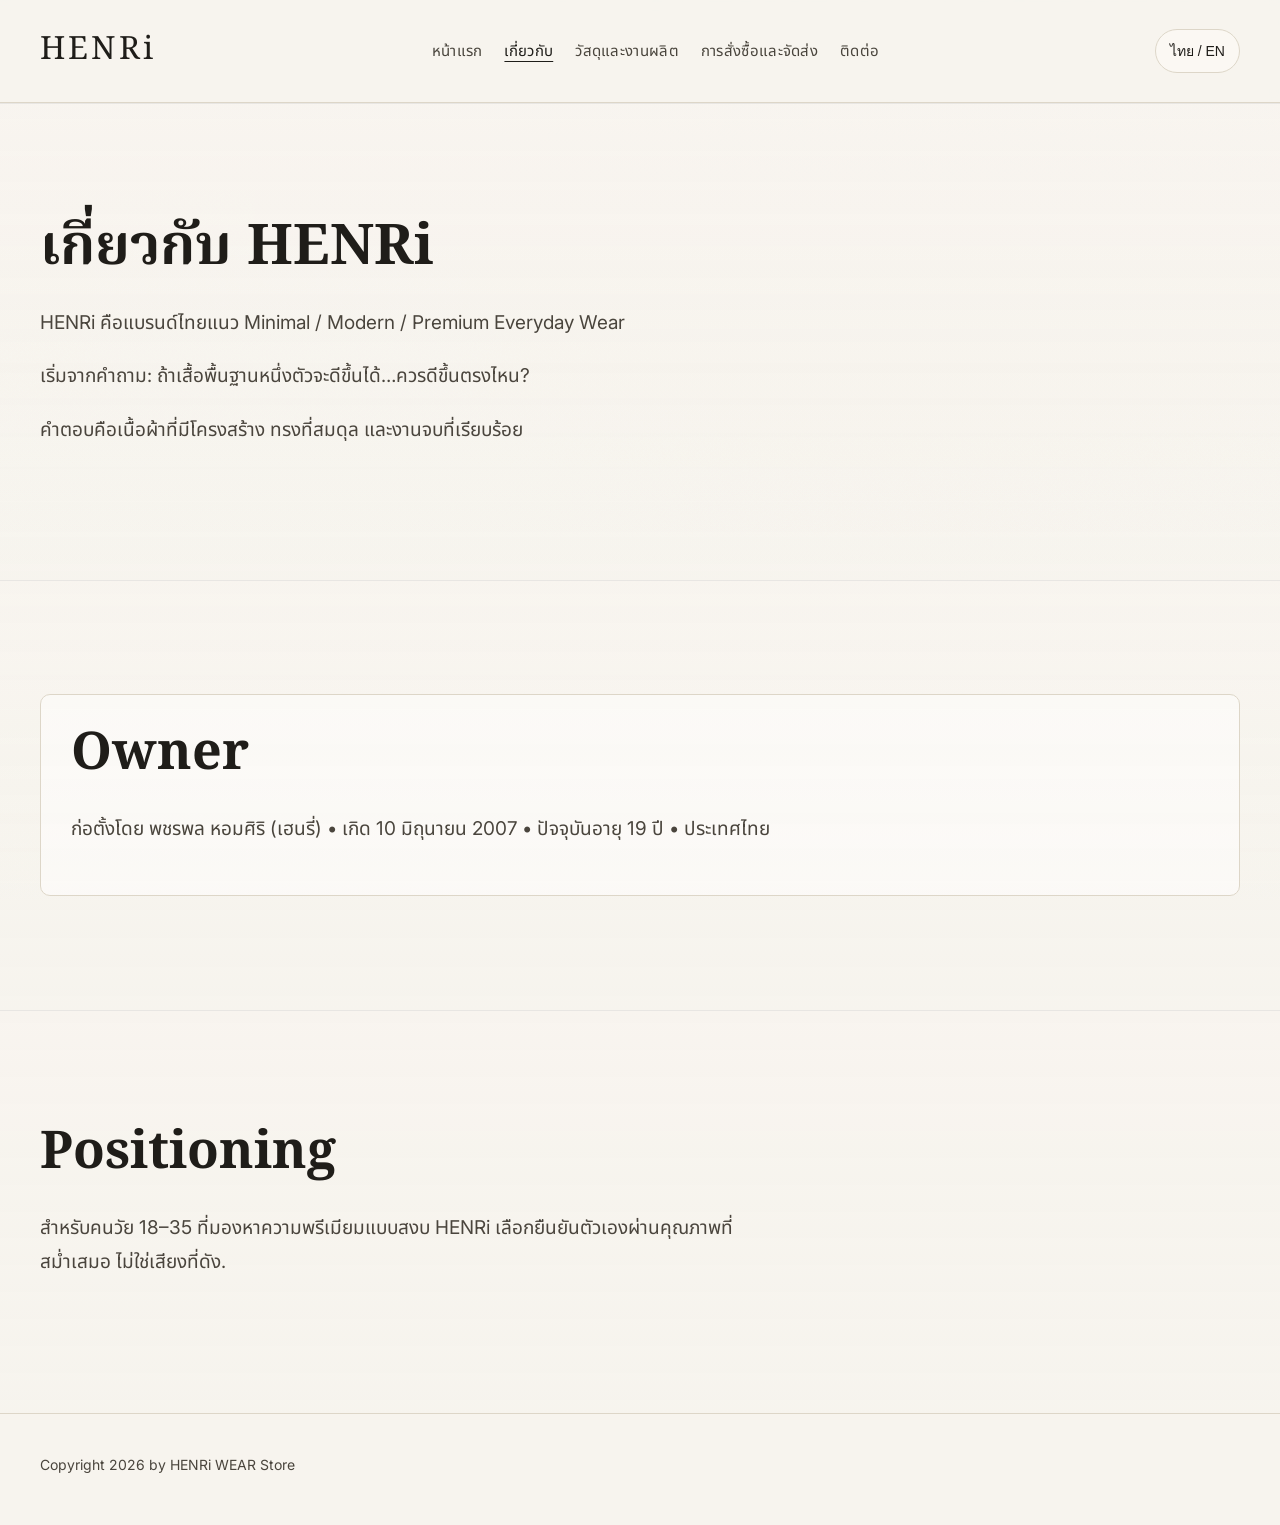
==== commit a0a1f02d: "Expand bilingual premium content and add subtle motion system" ====
--- a/about.html
+++ b/about.html
@@ -11,7 +11,7 @@
   <div class="page-overlay"></div>
   <header>
     <div class="container topbar">
-      <div class="brand">HENRi</div>
+      <a class="brand" href="index.html">HENRi</a>
       <nav>
         <a href="index.html"><span class="i18n-inline" data-lang="th">หน้าแรก</span><span class="i18n-inline" data-lang="en">Home</span></a>
         <a href="about.html"><span class="i18n-inline" data-lang="th">เกี่ยวกับ</span><span class="i18n-inline" data-lang="en">About</span></a>
@@ -23,46 +23,35 @@
     </div>
   </header>
 
-  <main>
-    <section>
+  <main data-page>
+    <section class="reveal-section">
       <div class="container">
         <h1 data-lang="th">เกี่ยวกับ HENRi</h1>
         <h1 data-lang="en">About HENRi</h1>
-        <p data-lang="th">HENRi เริ่มจากคำถามเรียบง่ายว่า เสื้อผ้าประจำวันควรทำหน้าที่อย่างไรในชีวิตจริง คำตอบของเราคือความนิ่งที่สวมใส่ได้ทุกวัน—ไม่ตามกระแส ไม่เกินความจำเป็น และไม่ลดทอนคุณภาพแม้ในรายละเอียดที่เล็กที่สุด.</p>
-        <p data-lang="en">HENRi began with a simple question: what should everyday clothing truly do in real life? Our answer is calm reliability—never trend-chasing, never excessive, never careless in detail.</p>
+        <p data-lang="th">HENRi คือแบรนด์ไทยแนว Minimal / Modern / Premium Everyday Wear</p>
+        <p data-lang="en">HENRi is a Thai premium essentials brand: Minimal / Modern / Premium Everyday Wear.</p>
+        <p data-lang="th">เริ่มจากคำถาม: ถ้าเสื้อพื้นฐานหนึ่งตัวจะดีขึ้นได้…ควรดีขึ้นตรงไหน?</p>
+        <p data-lang="en">It began with a simple question: if a basic piece could be better—where should it improve?</p>
+        <p data-lang="th">คำตอบคือเนื้อผ้าที่มีโครงสร้าง ทรงที่สมดุล และงานจบที่เรียบร้อย</p>
+        <p data-lang="en">Our answer is structured fabric, balanced fit, and clean finishing.</p>
       </div>
     </section>
 
-    <section>
-      <div class="container">
-        <h2 data-lang="th">Brand Philosophy</h2>
-        <h2 data-lang="en">Brand Philosophy</h2>
-        <p data-lang="th">เรายึดแนวทาง Minimal / Modern / Premium Everyday Wear โดยวางคุณค่าบนสิ่งที่ไม่จำเป็นต้องพูดซ้ำ: ผิวสัมผัสที่ดี ทรงที่พอดี และงานจบที่สะอาด ความหรูในนิยามของ HENRi จึงเป็นความสงบที่ยืนระยะได้ในทุกวัน.</p>
-        <p data-lang="en">We hold to a Minimal / Modern / Premium Everyday Wear direction, anchored in what needs no repetition: tactile quality, precise fit, and disciplined finishing. For HENRi, luxury is quiet durability in daily life.</p>
+    <section class="reveal-section">
+      <div class="container card">
+        <h2 data-lang="th">Owner</h2>
+        <h2 data-lang="en">Owner</h2>
+        <p data-lang="th">ก่อตั้งโดย พชรพล หอมศิริ (เฮนรี่) • เกิด 10 มิถุนายน 2007 • ปัจจุบันอายุ <span data-age="th"></span> • ประเทศไทย</p>
+        <p data-lang="en">Founded by Pacharapol Homsiri (Henry) • Born 10 June 2007 • Currently <span data-age="en"></span> • Thailand</p>
       </div>
     </section>
 
-    <section>
-      <div class="container card">
-        <h2 data-lang="th">Owner</h2>
-        <h2 data-lang="en">Owner</h2>
-        <p data-lang="th">ชื่อ: พชรพล หอมศิริ (เฮนรี่)</p>
-        <p data-lang="en">Name: Patcharapol Homsiri (Henry)</p>
-        <p data-lang="th">วันเกิด: 10 June 2007</p>
-        <p data-lang="en">Date of Birth: 10 June 2007</p>
-        <p data-lang="th">อายุ: <span data-age="th"></span></p>
-        <p data-lang="en">Age: <span data-age="en"></span></p>
-        <p data-lang="th">ประเทศ: ไทย (Thailand)</p>
-        <p data-lang="en">Country: Thailand</p>
-      </div>
-    </section>
-
-    <section>
+    <section class="reveal-section">
       <div class="container">
-        <h2 data-lang="th">Intent</h2>
-        <h2 data-lang="en">Intent</h2>
-        <p data-lang="th">เราสร้าง HENRi เพื่อคนวัย 18–35 ที่ต้องการชิ้นพื้นฐานซึ่งให้ความรู้สึกพรีเมียมอย่างเป็นธรรมชาติ เป็นเสื้อผ้าที่อยู่กับจังหวะชีวิตจริง และยิ่งใส่ยิ่งรู้สึกว่าเลือกถูกต้อง.</p>
-        <p data-lang="en">HENRi is made for ages 18–35 seeking essentials that feel naturally premium—pieces that move with real routines and grow more convincing with every wear.</p>
+        <h2 data-lang="th">Positioning</h2>
+        <h2 data-lang="en">Positioning</h2>
+        <p data-lang="th">สำหรับคนวัย 18–35 ที่มองหาความพรีเมียมแบบสงบ HENRi เลือกยืนยันตัวเองผ่านคุณภาพที่สม่ำเสมอ ไม่ใช่เสียงที่ดัง.</p>
+        <p data-lang="en">For ages 18–35 seeking quiet premium essentials, HENRi chooses consistency over noise and precision over excess.</p>
       </div>
     </section>
   </main>
--- a/styles.css
+++ b/styles.css
@@ -70,6 +70,8 @@
   font-family: 'Noto Serif Thai', serif;
   font-size: 32px;
   letter-spacing: 0.1em;
+  color: var(--text);
+  text-decoration: none;
 }
 
 nav {
@@ -266,3 +268,87 @@
   .hero h1 { font-size: clamp(44px, 12vw, 52px); }
   h1 { font-size: clamp(36px, 8vw, 44px); }
 }
+
+
+.texture[data-variant="a"] {
+  background-image:
+    radial-gradient(circle at 18% 24%, rgba(255, 255, 255, 0.85), transparent 38%),
+    radial-gradient(circle at 78% 72%, rgba(232, 223, 207, 0.55), transparent 45%),
+    url("data:image/svg+xml,%3Csvg xmlns='http://www.w3.org/2000/svg' width='260' height='260' viewBox='0 0 260 260'%3E%3Cfilter id='n'%3E%3CfeTurbulence type='fractalNoise' baseFrequency='0.85' numOctaves='2' stitchTiles='stitch'/%3E%3C/filter%3E%3Crect width='260' height='260' filter='url(%23n)' opacity='0.38'/%3E%3C/svg%3E");
+}
+
+.texture[data-variant="b"] {
+  background-image:
+    radial-gradient(circle at 22% 30%, rgba(255, 255, 255, 0.82), transparent 42%),
+    radial-gradient(circle at 72% 68%, rgba(235, 226, 212, 0.48), transparent 48%),
+    url("data:image/svg+xml,%3Csvg xmlns='http://www.w3.org/2000/svg' width='280' height='280' viewBox='0 0 280 280'%3E%3Cfilter id='n2'%3E%3CfeTurbulence type='fractalNoise' baseFrequency='0.72' numOctaves='2' stitchTiles='stitch'/%3E%3C/filter%3E%3Crect width='280' height='280' filter='url(%23n2)' opacity='0.34'/%3E%3C/svg%3E");
+}
+
+.texture[data-variant="c"] {
+  background-image:
+    radial-gradient(circle at 25% 20%, rgba(255, 255, 255, 0.8), transparent 40%),
+    radial-gradient(circle at 80% 76%, rgba(232, 222, 206, 0.5), transparent 46%),
+    url("data:image/svg+xml,%3Csvg xmlns='http://www.w3.org/2000/svg' width='300' height='300' viewBox='0 0 300 300'%3E%3Cfilter id='n3'%3E%3CfeTurbulence type='fractalNoise' baseFrequency='0.62' numOctaves='3' stitchTiles='stitch'/%3E%3C/filter%3E%3Crect width='300' height='300' filter='url(%23n3)' opacity='0.3'/%3E%3C/svg%3E");
+}
+
+main[data-page] {
+  opacity: 0;
+  transform: translateY(12px);
+  transition: opacity 280ms cubic-bezier(0.2, 0.8, 0.2, 1), transform 280ms cubic-bezier(0.2, 0.8, 0.2, 1);
+}
+
+body.page-enter main[data-page] {
+  opacity: 1;
+  transform: translateY(0);
+}
+
+body.page-leave main[data-page] {
+  opacity: 0;
+  transform: translateY(-12px);
+  transition-duration: 190ms;
+}
+
+.reveal-section {
+  position: relative;
+}
+
+.reveal-section::before {
+  content: '';
+  position: absolute;
+  top: 0;
+  left: 0;
+  width: 100%;
+  height: 1px;
+  background: #e8e6e3;
+  transform: scaleX(0);
+  transform-origin: left;
+  transition: transform 620ms cubic-bezier(0.2, 0.8, 0.2, 1);
+}
+
+.reveal-section.is-visible::before {
+  transform: scaleX(1);
+}
+
+.reveal-item {
+  opacity: 0;
+  transform: translateY(12px);
+  transition: opacity 280ms cubic-bezier(0.2, 0.8, 0.2, 1), transform 280ms cubic-bezier(0.2, 0.8, 0.2, 1);
+}
+
+.reveal-section.is-visible .reveal-item {
+  opacity: 1;
+  transform: translateY(0);
+}
+
+@media (prefers-reduced-motion: reduce) {
+  main[data-page], .reveal-item {
+    opacity: 1;
+    transform: none;
+    transition: none;
+  }
+
+  .reveal-section::before {
+    transform: scaleX(1);
+    transition: none;
+  }
+}
